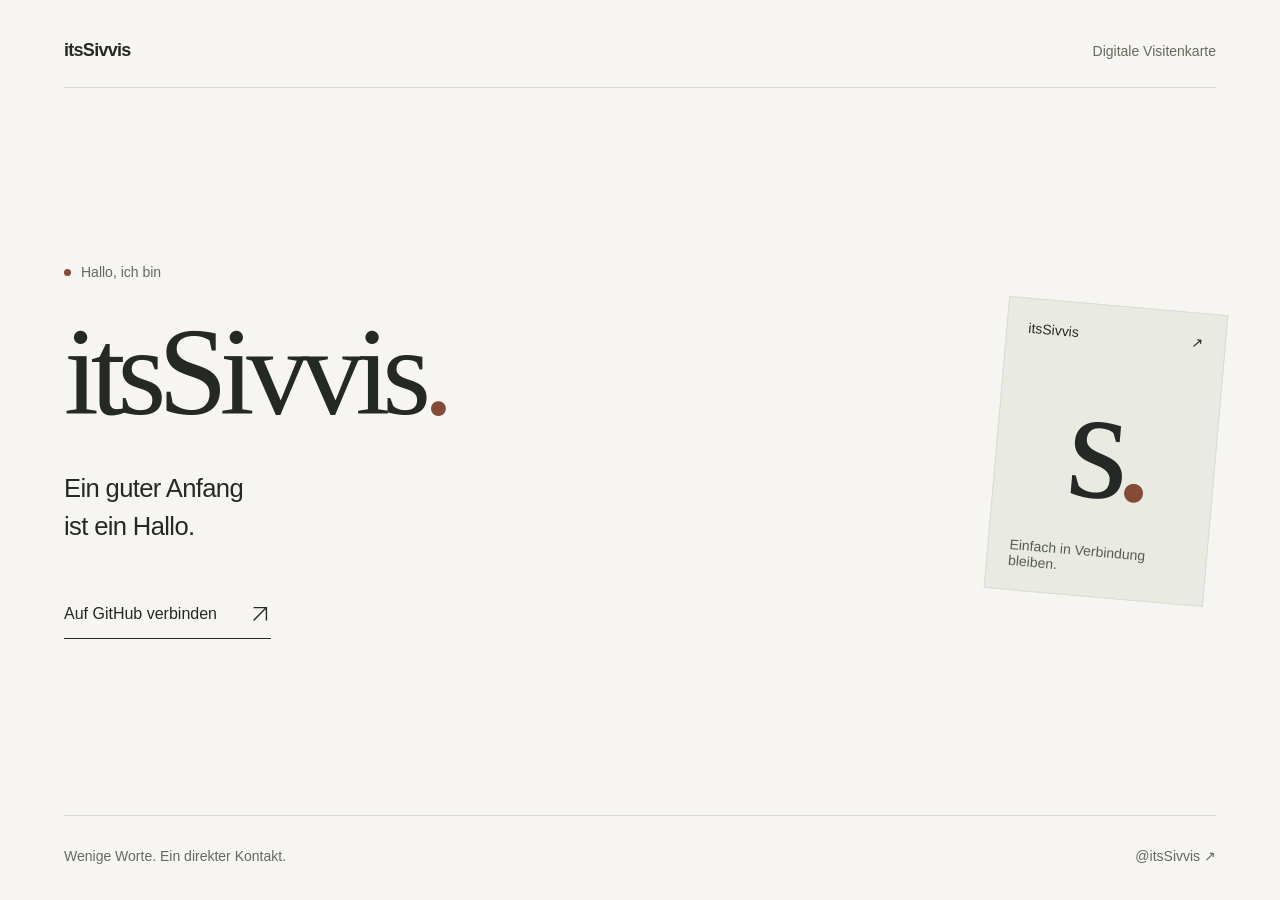
==== index.html @ 593ff9d6 "Add index.html for digital business card" ====
<!doctype html>
<html lang="de">
<head>
  <meta charset="utf-8">
  <meta name="viewport" content="width=device-width, initial-scale=1">
  <meta name="theme-color" content="#f6f5f1">
  <meta name="description" content="Die digitale Visitenkarte von itsSivvis. Ein guter Anfang ist ein Hallo.">
  <meta property="og:title" content="itsSivvis — Visitenkarte">
  <meta property="og:description" content="Ein guter Anfang ist ein Hallo.">
  <meta property="og:type" content="website">
  <meta property="og:url" content="https://itssivvis.github.io/">
  <title>itsSivvis — Visitenkarte</title>
  <link rel="icon" type="image/svg+xml" href="data:image/svg+xml,%3Csvg xmlns='http://www.w3.org/2000/svg' viewBox='0 0 32 32'%3E%3Crect width='32' height='32' rx='7' fill='%23f6f5f1'/%3E%3Ctext x='7' y='25' font-family='Georgia,serif' font-size='29' fill='%23252925'%3Es%3C/text%3E%3Ccircle cx='25' cy='25' r='3' fill='%23844b36'/%3E%3C/svg%3E">
  <style>
    :root { color-scheme: light; --paper: #f6f5f1; --ink: #252925; --muted: #666960; --line: #d5d7ce; --accent: #844b36; }
    * { box-sizing: border-box; }
    html { min-height: 100%; }
    body { margin: 0; background: var(--paper); color: var(--ink); font-family: Arial, Helvetica, sans-serif; -webkit-font-smoothing: antialiased; }
    a { color: inherit; }
    a:focus-visible { outline: 2px solid var(--accent); outline-offset: 7px; }
    .page { min-height: 100svh; max-width: 1600px; margin: auto; padding: 40px 64px 28px; display: flex; flex-direction: column; }
    .masthead { display: flex; align-items: center; justify-content: space-between; gap: 24px; padding-bottom: 26px; border-bottom: 1px solid var(--line); font-size: .875rem; }
    .wordmark { font-weight: 700; letter-spacing: -.04em; font-size: 1.125rem; }
    .caption { color: var(--muted); }
    main { flex: 1; display: grid; grid-template-columns: minmax(0, 1fr) 220px; align-items: center; gap: 48px; padding: 80px 0; }
    .eyebrow { margin: 0 0 26px; font-size: .875rem; color: var(--muted); display: flex; align-items: center; gap: 10px; }
    .eyebrow::before { content: ''; width: 7px; height: 7px; border-radius: 50%; background: var(--accent); }
    h1 { margin: 0 0 30px; font-family: Georgia, 'Times New Roman', serif; font-size: clamp(4rem, 9.8vw, 10rem); font-weight: 400; line-height: 1.06; letter-spacing: -.065em; }
    h1 span { color: var(--accent); }
    .intro { margin: 0; max-width: 410px; font-size: clamp(1.25rem, 2vw, 1.6rem); line-height: 1.5; letter-spacing: -.025em; }
    .connect { margin-top: 44px; display: inline-flex; align-items: center; gap: 32px; min-height: 48px; padding: 13px 0; border-bottom: 1px solid var(--ink); text-decoration: none; font-size: 1rem; transition: color .2s, gap .2s; }
    .connect:hover { color: var(--accent); gap: 42px; }
    .connect svg { width: 22px; height: 22px; }
    .print { margin: 0; aspect-ratio: 3 / 4; display: flex; flex-direction: column; justify-content: space-between; padding: 21px; background: #e9ebe3; transform: rotate(5deg); border: 1px solid #d8dcd0; }
    .print-top { font-size: .875rem; display: flex; justify-content: space-between; }
    .monogram { font-family: Georgia, 'Times New Roman', serif; font-size: 10rem; font-weight: 400; line-height: .9; letter-spacing: -.08em; align-self: center; }
    .monogram span { color: var(--accent); }
    .print-bottom { font-size: .875rem; color: #565d50; }
    footer { display: flex; align-items: center; justify-content: space-between; gap: 24px; border-top: 1px solid var(--line); padding-top: 24px; font-size: .875rem; color: var(--muted); }
    footer a { text-decoration: none; padding: 8px 0; }
    footer a:hover { color: var(--accent); }
    @media (min-width: 1800px) { .page { min-height: min(100svh, 1200px); } }
    @media (max-width: 900px) { .page { padding: 28px 32px 24px; } main { grid-template-columns: minmax(0, 1fr) 160px; gap: 24px; } .print { padding: 16px; } .monogram { font-size: 7rem; } h1 { font-size: clamp(4rem, 10vw, 7rem); } }
    @media (max-width: 600px) { .page { padding: 24px; } .masthead { padding-bottom: 20px; } main { grid-template-columns: minmax(0, 1fr); padding: 64px 0; gap: 56px; } h1 { font-size: clamp(3.6rem, 14vw, 5.5rem); margin-bottom: 24px; } .intro { font-size: 1.25rem; max-width: 280px; } .connect { margin-top: 28px; } .print { width: 150px; justify-self: end; margin-right: 8px; } footer { flex-wrap: wrap; gap: 8px 24px; } }
    @media (prefers-reduced-motion: reduce) { * { transition: none !important; } }
  </style>
</head>
<body>
  <div class="page">
    <header class="masthead"><span class="wordmark">itsSivvis</span><span class="caption">Digitale Visitenkarte</span></header>
    <main>
      <section aria-labelledby="name">
        <p class="eyebrow">Hallo, ich bin</p>
        <h1 id="name">itsSivvis<span>.</span></h1>
        <p class="intro">Ein guter Anfang<br>ist ein Hallo.</p>
        <a class="connect" href="https://github.com/itsSivvis">Auf GitHub verbinden<svg viewBox="0 0 24 24" fill="none" stroke="currentColor" stroke-width="1.5" aria-hidden="true"><path d="M5 19 19 5M5 5h14v14"/></svg></a>
      </section>
      <div class="print" aria-hidden="true"><div class="print-top"><span>itsSivvis</span><span>↗</span></div><div class="monogram">s<span>.</span></div><div class="print-bottom">Einfach in Verbindung bleiben.</div></div>
    </main>
    <footer><span>Wenige Worte. Ein direkter Kontakt.</span><a href="https://github.com/itsSivvis">@itsSivvis ↗</a></footer>
  </div>
</body>
</html>
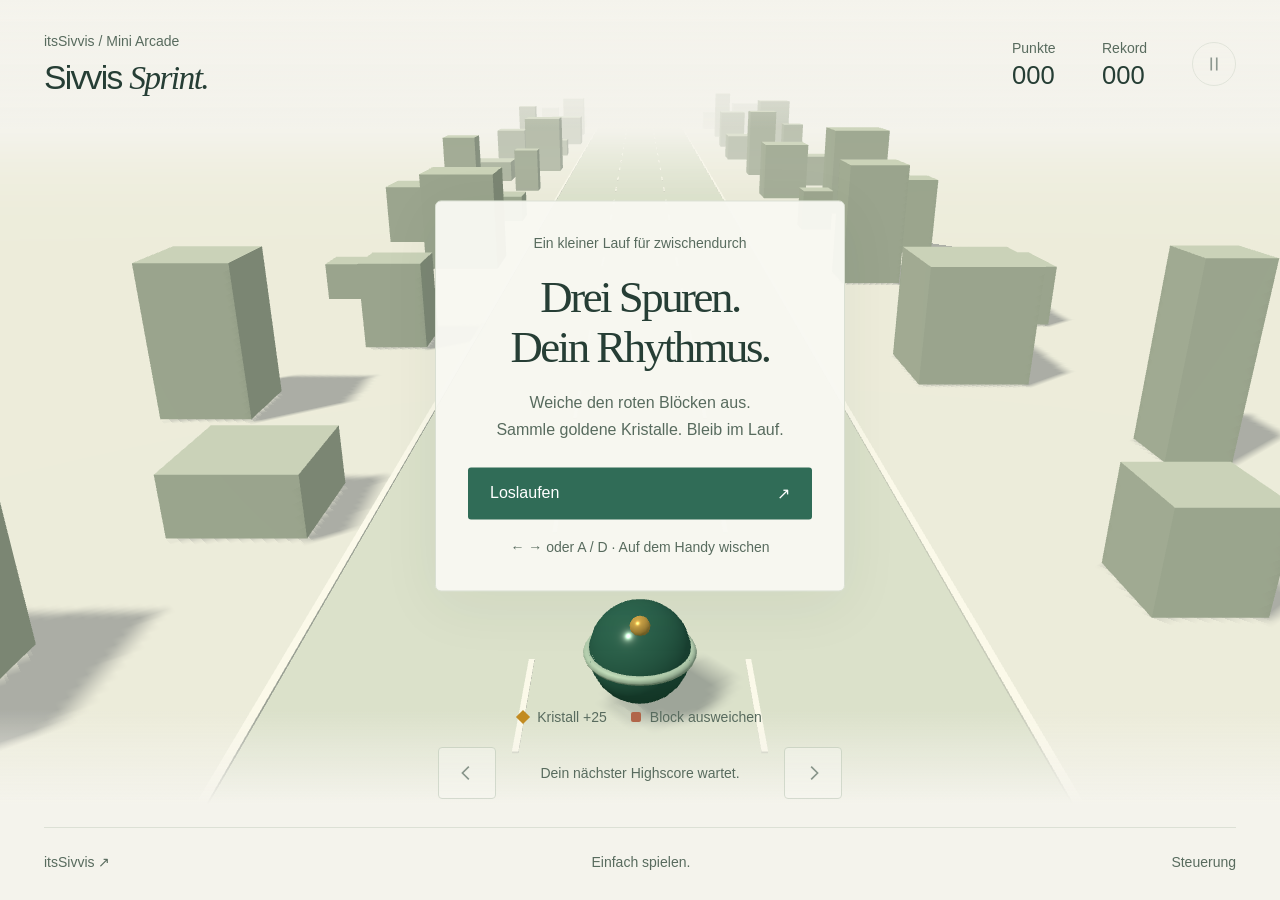
==== commit 2f2f4771: "Add Sivvis Sprint 3D game and preserve business card" ====
--- a/index.html
+++ b/index.html
@@ -2,62 +2,38 @@
 <html lang="de">
 <head>
   <meta charset="utf-8">
-  <meta name="viewport" content="width=device-width, initial-scale=1">
-  <meta name="theme-color" content="#f6f5f1">
-  <meta name="description" content="Die digitale Visitenkarte von itsSivvis. Ein guter Anfang ist ein Hallo.">
-  <meta property="og:title" content="itsSivvis — Visitenkarte">
-  <meta property="og:description" content="Ein guter Anfang ist ein Hallo.">
-  <meta property="og:type" content="website">
-  <meta property="og:url" content="https://itssivvis.github.io/">
-  <title>itsSivvis — Visitenkarte</title>
-  <link rel="icon" type="image/svg+xml" href="data:image/svg+xml,%3Csvg xmlns='http://www.w3.org/2000/svg' viewBox='0 0 32 32'%3E%3Crect width='32' height='32' rx='7' fill='%23f6f5f1'/%3E%3Ctext x='7' y='25' font-family='Georgia,serif' font-size='29' fill='%23252925'%3Es%3C/text%3E%3Ccircle cx='25' cy='25' r='3' fill='%23844b36'/%3E%3C/svg%3E">
-  <style>
-    :root { color-scheme: light; --paper: #f6f5f1; --ink: #252925; --muted: #666960; --line: #d5d7ce; --accent: #844b36; }
-    * { box-sizing: border-box; }
-    html { min-height: 100%; }
-    body { margin: 0; background: var(--paper); color: var(--ink); font-family: Arial, Helvetica, sans-serif; -webkit-font-smoothing: antialiased; }
-    a { color: inherit; }
-    a:focus-visible { outline: 2px solid var(--accent); outline-offset: 7px; }
-    .page { min-height: 100svh; max-width: 1600px; margin: auto; padding: 40px 64px 28px; display: flex; flex-direction: column; }
-    .masthead { display: flex; align-items: center; justify-content: space-between; gap: 24px; padding-bottom: 26px; border-bottom: 1px solid var(--line); font-size: .875rem; }
-    .wordmark { font-weight: 700; letter-spacing: -.04em; font-size: 1.125rem; }
-    .caption { color: var(--muted); }
-    main { flex: 1; display: grid; grid-template-columns: minmax(0, 1fr) 220px; align-items: center; gap: 48px; padding: 80px 0; }
-    .eyebrow { margin: 0 0 26px; font-size: .875rem; color: var(--muted); display: flex; align-items: center; gap: 10px; }
-    .eyebrow::before { content: ''; width: 7px; height: 7px; border-radius: 50%; background: var(--accent); }
-    h1 { margin: 0 0 30px; font-family: Georgia, 'Times New Roman', serif; font-size: clamp(4rem, 9.8vw, 10rem); font-weight: 400; line-height: 1.06; letter-spacing: -.065em; }
-    h1 span { color: var(--accent); }
-    .intro { margin: 0; max-width: 410px; font-size: clamp(1.25rem, 2vw, 1.6rem); line-height: 1.5; letter-spacing: -.025em; }
-    .connect { margin-top: 44px; display: inline-flex; align-items: center; gap: 32px; min-height: 48px; padding: 13px 0; border-bottom: 1px solid var(--ink); text-decoration: none; font-size: 1rem; transition: color .2s, gap .2s; }
-    .connect:hover { color: var(--accent); gap: 42px; }
-    .connect svg { width: 22px; height: 22px; }
-    .print { margin: 0; aspect-ratio: 3 / 4; display: flex; flex-direction: column; justify-content: space-between; padding: 21px; background: #e9ebe3; transform: rotate(5deg); border: 1px solid #d8dcd0; }
-    .print-top { font-size: .875rem; display: flex; justify-content: space-between; }
-    .monogram { font-family: Georgia, 'Times New Roman', serif; font-size: 10rem; font-weight: 400; line-height: .9; letter-spacing: -.08em; align-self: center; }
-    .monogram span { color: var(--accent); }
-    .print-bottom { font-size: .875rem; color: #565d50; }
-    footer { display: flex; align-items: center; justify-content: space-between; gap: 24px; border-top: 1px solid var(--line); padding-top: 24px; font-size: .875rem; color: var(--muted); }
-    footer a { text-decoration: none; padding: 8px 0; }
-    footer a:hover { color: var(--accent); }
-    @media (min-width: 1800px) { .page { min-height: min(100svh, 1200px); } }
-    @media (max-width: 900px) { .page { padding: 28px 32px 24px; } main { grid-template-columns: minmax(0, 1fr) 160px; gap: 24px; } .print { padding: 16px; } .monogram { font-size: 7rem; } h1 { font-size: clamp(4rem, 10vw, 7rem); } }
-    @media (max-width: 600px) { .page { padding: 24px; } .masthead { padding-bottom: 20px; } main { grid-template-columns: minmax(0, 1fr); padding: 64px 0; gap: 56px; } h1 { font-size: clamp(3.6rem, 14vw, 5.5rem); margin-bottom: 24px; } .intro { font-size: 1.25rem; max-width: 280px; } .connect { margin-top: 28px; } .print { width: 150px; justify-self: end; margin-right: 8px; } footer { flex-wrap: wrap; gap: 8px 24px; } }
-    @media (prefers-reduced-motion: reduce) { * { transition: none !important; } }
-  </style>
+  <meta name="viewport" content="width=device-width, initial-scale=1, viewport-fit=cover">
+  <meta name="theme-color" content="#f4f3ec">
+  <meta name="description" content="Sivvis Sprint: ein kleines 3D-Spiel. Weiche Hindernissen aus, sammle Kristalle und knacke deinen Rekord.">
+  <meta property="og:title" content="Sivvis Sprint">
+  <meta property="og:description" content="Drei Spuren. Ein Lauf. Wie weit kommst du?">
+  <title>Sivvis Sprint · 3D-Minispiel</title>
+  <link rel="icon" type="image/svg+xml" href="data:image/svg+xml,%3Csvg xmlns='http://www.w3.org/2000/svg' viewBox='0 0 32 32'%3E%3Crect width='32' height='32' rx='8' fill='%23f4f3ec'/%3E%3Cpath d='M16 4 27 16 16 28 5 16Z' fill='%23306c57'/%3E%3Ccircle cx='16' cy='16' r='4' fill='%23e9ba55'/%3E%3C/svg%3E">
+  <link rel="stylesheet" href="./style.css">
 </head>
 <body>
-  <div class="page">
-    <header class="masthead"><span class="wordmark">itsSivvis</span><span class="caption">Digitale Visitenkarte</span></header>
-    <main>
-      <section aria-labelledby="name">
-        <p class="eyebrow">Hallo, ich bin</p>
-        <h1 id="name">itsSivvis<span>.</span></h1>
-        <p class="intro">Ein guter Anfang<br>ist ein Hallo.</p>
-        <a class="connect" href="https://github.com/itsSivvis">Auf GitHub verbinden<svg viewBox="0 0 24 24" fill="none" stroke="currentColor" stroke-width="1.5" aria-hidden="true"><path d="M5 19 19 5M5 5h14v14"/></svg></a>
-      </section>
-      <div class="print" aria-hidden="true"><div class="print-top"><span>itsSivvis</span><span>↗</span></div><div class="monogram">s<span>.</span></div><div class="print-bottom">Einfach in Verbindung bleiben.</div></div>
-    </main>
-    <footer><span>Wenige Worte. Ein direkter Kontakt.</span><a href="https://github.com/itsSivvis">@itsSivvis ↗</a></footer>
-  </div>
+  <main class="game" aria-label="Sivvis Sprint">
+    <div id="scene" role="img" aria-label="3D-Parcours mit drei Spuren, goldenen Kristallen und roten Hindernissen"></div>
+    <header class="topbar">
+      <div class="brand"><span class="byline">itsSivvis / Mini Arcade</span><h1>Sivvis <em>Sprint.</em></h1></div>
+      <div class="stats" aria-label="Spielstand"><div><span>Punkte</span><strong id="score">000</strong></div><div class="record"><span>Rekord</span><strong id="best">000</strong></div><button id="pause" class="icon-button" aria-label="Spiel pausieren" title="Pause (P)" disabled><svg viewBox="0 0 24 24" aria-hidden="true"><path d="M9 5v14M15 5v14"/></svg></button></div>
+    </header>
+    <section id="panel" class="panel" aria-labelledby="panel-title">
+      <span class="panel-kicker" id="panel-kicker">Ein kleiner Lauf für zwischendurch</span>
+      <h2 id="panel-title">Drei Spuren.<br>Dein Rhythmus.</h2>
+      <p id="panel-description">Weiche den roten Blöcken aus.<br>Sammle goldene Kristalle. Bleib im Lauf.</p>
+      <button id="start" class="primary" disabled>Spiel lädt … <span aria-hidden="true">↗</span></button>
+      <span class="panel-tip" id="panel-tip">← → oder A / D · Auf dem Handy wischen</span>
+    </section>
+    <div class="bottom-area">
+      <div class="legend"><span><i class="gem"></i>Kristall +25</span><span><i class="block"></i>Block ausweichen</span></div>
+      <div class="controls" aria-label="Steuerung"><button id="left" class="steer" aria-label="Eine Spur nach links" disabled><svg viewBox="0 0 24 24" aria-hidden="true"><path d="m14 5-7 7 7 7"/></svg></button><span id="control-hint">Dein nächster Highscore wartet.</span><button id="right" class="steer" aria-label="Eine Spur nach rechts" disabled><svg viewBox="0 0 24 24" aria-hidden="true"><path d="m10 5 7 7-7 7"/></svg></button></div>
+      <footer><a href="./visitenkarte/">itsSivvis ↗</a><span>Einfach spielen.</span><button id="help" class="text-button" aria-expanded="false" aria-controls="help-text">Steuerung</button></footer>
+      <div id="help-text" class="help" hidden>Pfeiltasten oder A / D: Spur wechseln. Wischen oder Pfeil-Schaltflächen: auf dem Handy steuern. P oder Escape: Pause. Leertaste: starten oder fortsetzen. Dein Rekord bleibt nur in diesem Browser gespeichert.</div>
+    </div>
+    <p id="announcement" class="sr-only" role="status" aria-live="polite"></p>
+    <noscript><div class="no-script">Zum Spielen bitte JavaScript aktivieren.</div></noscript>
+  </main>
+  <script type="module" src="./game.js"></script>
 </body>
 </html>
--- a/style.css
+++ b/style.css
@@ -0,0 +1,50 @@
+:root { color-scheme: light; --paper:#f4f3ec; --ink:#263e35; --muted:#586b5e; --green:#306c57; --line:#cdd4c7; }
+* { box-sizing:border-box; }
+html,body { margin:0; min-height:100%; }
+body { background:var(--paper); color:var(--ink); font-family:Arial,Helvetica,sans-serif; -webkit-font-smoothing:antialiased; }
+button,a { -webkit-tap-highlight-color:transparent; }
+button { font:inherit; cursor:pointer; color:inherit; }
+button:disabled { opacity:.5; cursor:default; }
+button:focus-visible,a:focus-visible { outline:3px solid var(--green); outline-offset:5px; }
+button svg { width:22px; height:22px; fill:none; stroke:currentColor; stroke-width:1.8; }
+.game { min-height:max(680px,calc(80rem - 700px)); height:100svh; position:relative; overflow:hidden; }
+#scene { position:absolute; inset:0; touch-action:pan-y; }
+#scene canvas { display:block; width:100%; height:100%; }
+.topbar { position:absolute; top:0; left:0; right:0; padding:32px 44px; display:flex; flex-wrap:wrap; justify-content:space-between; gap:24px; pointer-events:none; background:linear-gradient(var(--paper), transparent); }
+.byline { font-size:.875rem; color:var(--muted); }
+h1 { font-size:2.1rem; line-height:1.1; letter-spacing:-.05em; margin:10px 0 0; font-weight:400; }
+h1 em { font-family:Georgia,'Times New Roman',serif; font-weight:400; }
+.stats { display:flex; gap:28px; align-items:center; }
+.stats div { display:flex; flex-direction:column; gap:7px; min-width:62px; }
+.stats span { font-size:.875rem; color:var(--muted); }
+.stats strong { font-size:1.6rem; line-height:1; font-weight:400; font-variant-numeric:tabular-nums; }
+.icon-button { pointer-events:auto; width:44px; height:44px; border:1px solid var(--line); background:#f4f3eccc; border-radius:50%; display:grid; place-items:center; }
+.icon-button:hover:not(:disabled) { background:white; }
+.panel { position:absolute; top:44%; left:50%; transform:translate(-50%,-50%); width:min(410px,calc(100% - 40px)); padding:32px; background:#f8f8f2f5; border:1px solid #d9dfd2; border-radius:6px; text-align:center; box-shadow:0 14px 60px #263e3510; }
+.panel[hidden] { display:none; }
+.panel-kicker { color:var(--muted); font-size:.875rem; line-height:1.5; }
+h2 { font-family:Georgia,'Times New Roman',serif; font-size:2.8rem; line-height:1.12; font-weight:400; letter-spacing:-.055em; margin:18px 0; overflow-wrap:anywhere; }
+.panel p { color:var(--muted); font-size:1rem; line-height:1.65; margin:0 0 24px; }
+.primary { display:flex; align-items:center; justify-content:space-between; width:100%; min-height:52px; padding:16px 22px; color:#fff; background:var(--green); border:0; border-radius:3px; font-size:1rem; }
+.primary:hover:not(:disabled) { background:#255642; }
+.panel-tip { display:block; font-size:.875rem; line-height:1.5; margin-top:18px; color:var(--muted); }
+.bottom-area { position:absolute; bottom:0; left:0; right:0; padding:0 44px max(22px,env(safe-area-inset-bottom)); background:linear-gradient(transparent,var(--paper) 50%); pointer-events:none; }
+.legend { display:flex; justify-content:center; gap:24px; font-size:.875rem; color:var(--muted); margin-bottom:22px; }
+.legend span { display:flex; align-items:center; gap:9px; }
+.legend i { width:10px; height:10px; display:inline-block; }
+.gem { background:#c28b21; transform:rotate(45deg); }
+.block { background:#b16549; border-radius:2px; }
+.controls { display:flex; align-items:center; justify-content:center; gap:24px; margin-bottom:28px; }
+.controls span { font-size:.875rem; text-align:center; color:var(--muted); min-width:240px; }
+.steer { pointer-events:auto; width:58px; height:52px; background:#f8f8f2e8; border:1px solid #b6c3b3; border-radius:4px; display:grid; place-items:center; touch-action:manipulation; }
+.steer:active:not(:disabled) { background:#dbe8d8; }
+footer { display:flex; justify-content:space-between; align-items:center; gap:24px; padding-top:18px; border-top:1px solid #cdd4c799; font-size:.875rem; color:var(--muted); }
+footer a,footer button { pointer-events:auto; }
+footer a { text-decoration:none; color:inherit; }
+.text-button { border:0; background:none; padding:8px 0; font-size:.875rem; }
+.help { pointer-events:auto; max-width:620px; padding:16px 0 0; margin-left:auto; color:var(--muted); font-size:.875rem; line-height:1.5; }
+.sr-only { position:absolute; width:1px; height:1px; padding:0; margin:-1px; overflow:hidden; clip:rect(0,0,0,0); white-space:nowrap; border:0; }
+.no-script { position:absolute; inset:25%; padding:32px; background:white; }
+@media (max-width:700px) { .topbar { padding:24px; gap:12px; } .byline { font-size:.875rem; } h1 { font-size:1.8rem; } .stats { gap:14px; align-items:flex-start; } .stats div { min-width:42px; } .stats strong { font-size:1.4rem; } .stats .record { display:none; } .icon-button { width:40px; height:40px; } .bottom-area { padding-left:24px; padding-right:24px; } .controls { gap:18px; margin-bottom:22px; } .controls span { min-width:0; max-width:145px; line-height:1.5; } .legend { gap:20px; } .panel { top:43%; padding:26px; } h2 { font-size:2.4rem; } footer { gap:12px; } footer>span { display:none; } }
+@media (max-height:600px) and (min-width:700px) { .game { min-height:480px; } .topbar { padding:16px 32px; } .panel { top:48%; padding:18px 28px; width:370px; } .panel-kicker,.panel-tip { display:none; } h2 { font-size:2rem; margin:0 0 12px; } .panel p { margin-bottom:12px; } .legend { display:none; } .bottom-area { padding-bottom:12px; } .controls { margin-bottom:8px; } footer { padding-top:6px; } }
+@media (prefers-reduced-motion:reduce) { * { scroll-behavior:auto; } }
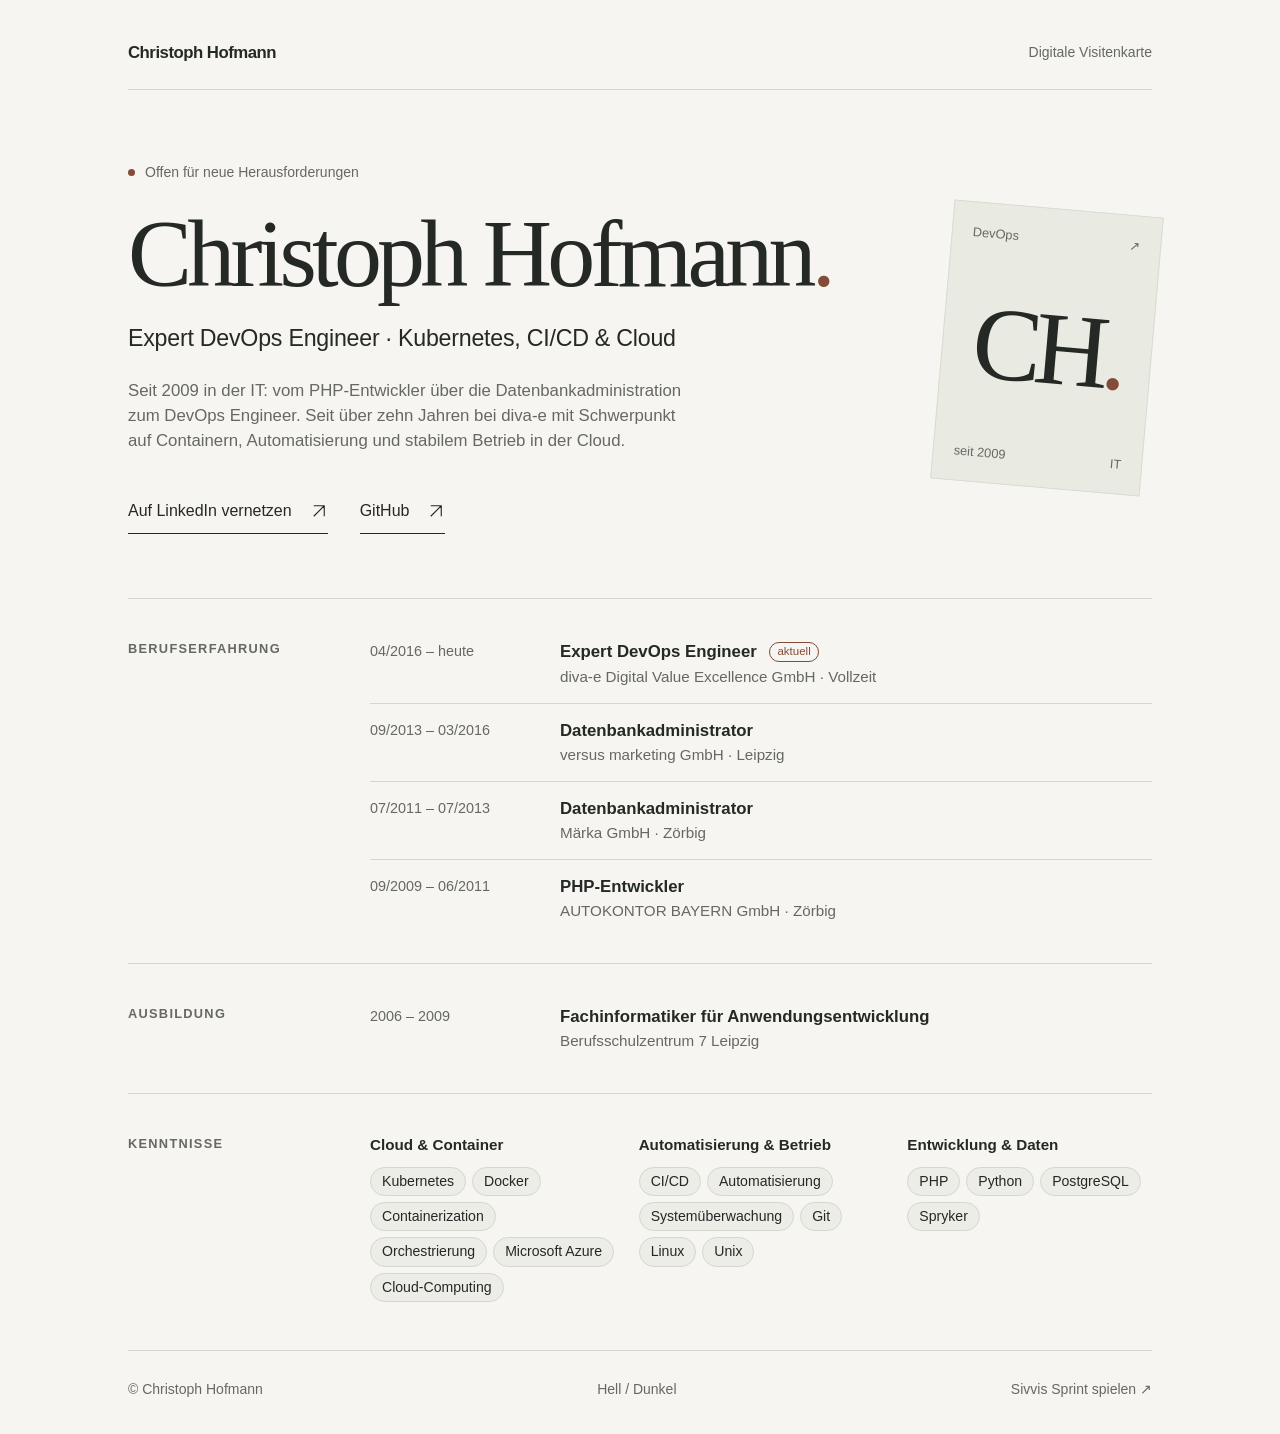
==== commit 9b73b313: "Serve business card at root and move game to /Game Old /visitenkarte/ links and lowercase /game/ red" ====
--- a/index.html
+++ b/index.html
@@ -2,38 +2,151 @@
 <html lang="de">
 <head>
   <meta charset="utf-8">
-  <meta name="viewport" content="width=device-width, initial-scale=1, viewport-fit=cover">
-  <meta name="theme-color" content="#f4f3ec">
-  <meta name="description" content="Sivvis Sprint: ein kleines 3D-Spiel. Weiche Hindernissen aus, sammle Kristalle und knacke deinen Rekord.">
-  <meta property="og:title" content="Sivvis Sprint">
-  <meta property="og:description" content="Drei Spuren. Ein Lauf. Wie weit kommst du?">
-  <title>Sivvis Sprint · 3D-Minispiel</title>
-  <link rel="icon" type="image/svg+xml" href="data:image/svg+xml,%3Csvg xmlns='http://www.w3.org/2000/svg' viewBox='0 0 32 32'%3E%3Crect width='32' height='32' rx='8' fill='%23f4f3ec'/%3E%3Cpath d='M16 4 27 16 16 28 5 16Z' fill='%23306c57'/%3E%3Ccircle cx='16' cy='16' r='4' fill='%23e9ba55'/%3E%3C/svg%3E">
-  <link rel="stylesheet" href="./style.css">
+  <meta name="viewport" content="width=device-width, initial-scale=1">
+  <meta name="theme-color" content="#f6f5f1">
+  <meta name="description" content="Christoph Hofmann – Expert DevOps Engineer. Kubernetes, CI/CD, Azure, Automatisierung. Seit 2009 in der IT.">
+  <meta property="og:title" content="Christoph Hofmann – Expert DevOps Engineer">
+  <meta property="og:description" content="Kubernetes, CI/CD, Azure und Automatisierung. Seit 2009 in der IT.">
+  <meta property="og:type" content="profile">
+  <meta property="og:url" content="https://itssivvis.github.io/">
+  <title>Christoph Hofmann – DevOps Engineer</title>
+  <link rel="icon" type="image/svg+xml" href="data:image/svg+xml,%3Csvg xmlns='http://www.w3.org/2000/svg' viewBox='0 0 32 32'%3E%3Crect width='32' height='32' rx='7' fill='%23f6f5f1'/%3E%3Ctext x='3' y='23' font-family='Georgia,serif' font-size='19' fill='%23252925'%3ECH%3C/text%3E%3Ccircle cx='27' cy='22' r='2.5' fill='%23844b36'/%3E%3C/svg%3E">
+  <style>
+    :root { color-scheme: light dark; --paper: #f6f5f1; --ink: #252925; --muted: #666960; --line: #d5d7ce; --accent: #844b36; --card: #e9ebe3; --card-line: #d8dcd0; --chip: #ecede6; }
+    @media (prefers-color-scheme: dark) {
+      :root:not([data-theme="light"]) { --paper: #171816; --ink: #ebebe5; --muted: #a0a398; --line: #34362f; --accent: #d08a6c; --card: #23251f; --card-line: #383b33; --chip: #22241f; }
+    }
+    :root[data-theme="dark"] { --paper: #171816; --ink: #ebebe5; --muted: #a0a398; --line: #34362f; --accent: #d08a6c; --card: #23251f; --card-line: #383b33; --chip: #22241f; }
+    * { box-sizing: border-box; }
+    body { margin: 0; background: var(--paper); color: var(--ink); font-family: Arial, Helvetica, sans-serif; line-height: 1.5; -webkit-font-smoothing: antialiased; }
+    a { color: inherit; }
+    a:focus-visible { outline: 2px solid var(--accent); outline-offset: 5px; }
+    .page { max-width: 1120px; margin: auto; padding: 40px 48px 28px; }
+    .masthead { display: flex; align-items: center; justify-content: space-between; gap: 24px; padding-bottom: 24px; border-bottom: 1px solid var(--line); font-size: .875rem; }
+    .wordmark { font-weight: 700; letter-spacing: -.03em; font-size: 1.05rem; }
+    .caption { color: var(--muted); }
+
+    .hero { display: grid; grid-template-columns: minmax(0, 1fr) 210px; align-items: center; gap: 48px; padding: 72px 0 64px; }
+    .eyebrow { margin: 0 0 22px; font-size: .875rem; color: var(--muted); display: flex; align-items: center; gap: 10px; }
+    .eyebrow::before { content: ''; width: 7px; height: 7px; border-radius: 50%; background: var(--accent); }
+    h1 { margin: 0 0 18px; font-family: Georgia, 'Times New Roman', serif; font-size: clamp(3rem, 7.5vw, 6.5rem); font-weight: 400; line-height: 1.02; letter-spacing: -.05em; }
+    h1 span { color: var(--accent); }
+    .role { margin: 0 0 22px; font-size: clamp(1.15rem, 2vw, 1.45rem); letter-spacing: -.01em; }
+    .intro { margin: 0; max-width: 560px; color: var(--muted); font-size: 1.05rem; }
+    .actions { margin-top: 36px; display: flex; flex-wrap: wrap; gap: 12px 32px; }
+    .connect { display: inline-flex; align-items: center; gap: 18px; min-height: 44px; padding: 10px 0; border-bottom: 1px solid var(--ink); text-decoration: none; transition: color .2s, gap .2s; }
+    .connect:hover { color: var(--accent); gap: 26px; }
+    .connect svg { width: 18px; height: 18px; }
+
+    .print { margin: 0; aspect-ratio: 3 / 4; display: flex; flex-direction: column; justify-content: space-between; padding: 20px; background: var(--card); border: 1px solid var(--card-line); transform: rotate(5deg); }
+    .print-top, .print-bottom { font-size: .8rem; display: flex; justify-content: space-between; color: var(--muted); }
+    .monogram { font-family: Georgia, 'Times New Roman', serif; font-size: 6.5rem; line-height: .9; letter-spacing: -.07em; align-self: center; }
+    .monogram span { color: var(--accent); }
+
+    section.block { display: grid; grid-template-columns: 210px minmax(0, 1fr); gap: 32px; padding: 40px 0; border-top: 1px solid var(--line); }
+    h2 { margin: 0; font-size: .8rem; font-weight: 700; text-transform: uppercase; letter-spacing: .1em; color: var(--muted); }
+    ol.timeline { list-style: none; margin: 0; padding: 0; }
+    .timeline li { display: grid; grid-template-columns: 170px minmax(0, 1fr); gap: 20px; padding: 14px 0; border-bottom: 1px solid var(--line); }
+    .timeline li:first-child { padding-top: 0; }
+    .timeline li:last-child { border-bottom: 0; padding-bottom: 0; }
+    .when { color: var(--muted); font-size: .9rem; font-variant-numeric: tabular-nums; padding-top: 2px; }
+    .what strong { display: block; font-size: 1.05rem; font-weight: 700; }
+    .what span { color: var(--muted); font-size: .95rem; }
+    .current { display: inline-block; margin-left: 8px; font-size: .72rem; font-weight: 400; font-style: normal; color: var(--accent); border: 1px solid currentColor; border-radius: 99px; padding: 0 7px; vertical-align: 2px; }
+
+    .skills { display: grid; grid-template-columns: repeat(3, minmax(0, 1fr)); gap: 24px; }
+    .skills h3 { margin: 0 0 10px; font-size: .95rem; font-weight: 700; }
+    .chips { display: flex; flex-wrap: wrap; gap: 6px; margin: 0; padding: 0; list-style: none; }
+    .chips li { background: var(--chip); border: 1px solid var(--line); border-radius: 99px; padding: 3px 11px; font-size: .88rem; }
+
+    footer { display: flex; align-items: center; justify-content: space-between; flex-wrap: wrap; gap: 8px 24px; border-top: 1px solid var(--line); padding-top: 22px; margin-top: 8px; font-size: .875rem; color: var(--muted); }
+    footer a { text-decoration: none; padding: 6px 0; }
+    footer a:hover { color: var(--accent); }
+    .theme { background: none; border: 0; color: inherit; font: inherit; cursor: pointer; padding: 6px 0; }
+    .theme:hover { color: var(--accent); }
+
+    @media (max-width: 860px) {
+      .page { padding: 28px 24px 24px; }
+      .hero { grid-template-columns: minmax(0, 1fr) 140px; gap: 24px; padding: 56px 0 48px; }
+      .monogram { font-size: 4.2rem; }
+      .print { padding: 14px; }
+      section.block { grid-template-columns: 1fr; gap: 18px; }
+      .skills { grid-template-columns: 1fr 1fr; }
+    }
+    @media (max-width: 560px) {
+      .page { padding: 24px 16px; }
+      .hero { grid-template-columns: 1fr; padding: 48px 0 40px; }
+      .print { display: none; }
+      .timeline li { grid-template-columns: 1fr; gap: 2px; }
+      .skills { grid-template-columns: 1fr; }
+    }
+    @media (prefers-reduced-motion: reduce) { * { transition: none !important; } }
+    @media print {
+      :root { --paper: #fff; --ink: #000; --muted: #444; --line: #ccc; --chip: #fff; }
+      .print, .theme, .actions svg { display: none; }
+      .hero { grid-template-columns: 1fr; padding: 24px 0; }
+      section.block { break-inside: avoid; padding: 20px 0; }
+    }
+  </style>
 </head>
 <body>
-  <main class="game" aria-label="Sivvis Sprint">
-    <div id="scene" role="img" aria-label="3D-Parcours mit drei Spuren, goldenen Kristallen und roten Hindernissen"></div>
-    <header class="topbar">
-      <div class="brand"><span class="byline">itsSivvis / Mini Arcade</span><h1>Sivvis <em>Sprint.</em></h1></div>
-      <div class="stats" aria-label="Spielstand"><div><span>Punkte</span><strong id="score">000</strong></div><div class="record"><span>Rekord</span><strong id="best">000</strong></div><button id="pause" class="icon-button" aria-label="Spiel pausieren" title="Pause (P)" disabled><svg viewBox="0 0 24 24" aria-hidden="true"><path d="M9 5v14M15 5v14"/></svg></button></div>
-    </header>
-    <section id="panel" class="panel" aria-labelledby="panel-title">
-      <span class="panel-kicker" id="panel-kicker">Ein kleiner Lauf für zwischendurch</span>
-      <h2 id="panel-title">Drei Spuren.<br>Dein Rhythmus.</h2>
-      <p id="panel-description">Weiche den roten Blöcken aus.<br>Sammle goldene Kristalle. Bleib im Lauf.</p>
-      <button id="start" class="primary" disabled>Spiel lädt … <span aria-hidden="true">↗</span></button>
-      <span class="panel-tip" id="panel-tip">← → oder A / D · Auf dem Handy wischen</span>
-    </section>
-    <div class="bottom-area">
-      <div class="legend"><span><i class="gem"></i>Kristall +25</span><span><i class="block"></i>Block ausweichen</span></div>
-      <div class="controls" aria-label="Steuerung"><button id="left" class="steer" aria-label="Eine Spur nach links" disabled><svg viewBox="0 0 24 24" aria-hidden="true"><path d="m14 5-7 7 7 7"/></svg></button><span id="control-hint">Dein nächster Highscore wartet.</span><button id="right" class="steer" aria-label="Eine Spur nach rechts" disabled><svg viewBox="0 0 24 24" aria-hidden="true"><path d="m10 5 7 7-7 7"/></svg></button></div>
-      <footer><a href="./visitenkarte/">itsSivvis ↗</a><span>Einfach spielen.</span><button id="help" class="text-button" aria-expanded="false" aria-controls="help-text">Steuerung</button></footer>
-      <div id="help-text" class="help" hidden>Pfeiltasten oder A / D: Spur wechseln. Wischen oder Pfeil-Schaltflächen: auf dem Handy steuern. P oder Escape: Pause. Leertaste: starten oder fortsetzen. Dein Rekord bleibt nur in diesem Browser gespeichert.</div>
-    </div>
-    <p id="announcement" class="sr-only" role="status" aria-live="polite"></p>
-    <noscript><div class="no-script">Zum Spielen bitte JavaScript aktivieren.</div></noscript>
-  </main>
-  <script type="module" src="./game.js"></script>
+  <div class="page">
+    <header class="masthead"><span class="wordmark">Christoph Hofmann</span><span class="caption">Digitale Visitenkarte</span></header>
+
+    <main>
+      <section class="hero" aria-labelledby="name">
+        <div>
+          <p class="eyebrow">Offen für neue Herausforderungen</p>
+          <h1 id="name">Christoph Hofmann<span>.</span></h1>
+          <p class="role">Expert DevOps Engineer · Kubernetes, CI/CD &amp; Cloud</p>
+          <p class="intro">Seit 2009 in der IT: vom PHP-Entwickler über die Datenbankadministration zum DevOps Engineer. Seit über zehn Jahren bei diva-e mit Schwerpunkt auf Containern, Automatisierung und stabilem Betrieb in der Cloud.</p>
+          <div class="actions">
+            <a class="connect" href="https://www.linkedin.com/in/christoph-hofmann-973496209">Auf LinkedIn vernetzen<svg viewBox="0 0 24 24" fill="none" stroke="currentColor" stroke-width="1.5" aria-hidden="true"><path d="M5 19 19 5M5 5h14v14"/></svg></a>
+            <a class="connect" href="https://github.com/itsSivvis">GitHub<svg viewBox="0 0 24 24" fill="none" stroke="currentColor" stroke-width="1.5" aria-hidden="true"><path d="M5 19 19 5M5 5h14v14"/></svg></a>
+          </div>
+        </div>
+        <div class="print" aria-hidden="true"><div class="print-top"><span>DevOps</span><span>↗</span></div><div class="monogram">CH<span>.</span></div><div class="print-bottom"><span>seit 2009</span><span>IT</span></div></div>
+      </section>
+
+      <section class="block" aria-labelledby="exp">
+        <h2 id="exp">Berufserfahrung</h2>
+        <ol class="timeline">
+          <li><span class="when">04/2016 – heute</span><div class="what"><strong>Expert DevOps Engineer <em class="current">aktuell</em></strong><span>diva-e Digital Value Excellence GmbH · Vollzeit</span></div></li>
+          <li><span class="when">09/2013 – 03/2016</span><div class="what"><strong>Datenbankadministrator</strong><span>versus marketing GmbH · Leipzig</span></div></li>
+          <li><span class="when">07/2011 – 07/2013</span><div class="what"><strong>Datenbankadministrator</strong><span>Märka GmbH · Zörbig</span></div></li>
+          <li><span class="when">09/2009 – 06/2011</span><div class="what"><strong>PHP-Entwickler</strong><span>AUTOKONTOR BAYERN GmbH · Zörbig</span></div></li>
+        </ol>
+      </section>
+
+      <section class="block" aria-labelledby="edu">
+        <h2 id="edu">Ausbildung</h2>
+        <ol class="timeline">
+          <li><span class="when">2006 – 2009</span><div class="what"><strong>Fachinformatiker für Anwendungsentwicklung</strong><span>Berufsschulzentrum 7 Leipzig</span></div></li>
+        </ol>
+      </section>
+
+      <section class="block" aria-labelledby="skills">
+        <h2 id="skills">Kenntnisse</h2>
+        <div class="skills">
+          <div><h3>Cloud &amp; Container</h3><ul class="chips"><li>Kubernetes</li><li>Docker</li><li>Containerization</li><li>Orchestrierung</li><li>Microsoft Azure</li><li>Cloud-Computing</li></ul></div>
+          <div><h3>Automatisierung &amp; Betrieb</h3><ul class="chips"><li>CI/CD</li><li>Automatisierung</li><li>Systemüberwachung</li><li>Git</li><li>Linux</li><li>Unix</li></ul></div>
+          <div><h3>Entwicklung &amp; Daten</h3><ul class="chips"><li>PHP</li><li>Python</li><li>PostgreSQL</li><li>Spryker</li></ul></div>
+        </div>
+      </section>
+    </main>
+
+    <footer><span>© Christoph Hofmann</span><button class="theme" id="theme" type="button">Hell / Dunkel</button><a href="./Game/">Sivvis Sprint spielen ↗</a></footer>
+  </div>
+  <script>
+    (function () {
+      var root = document.documentElement;
+      try { var t = localStorage.getItem('theme'); if (t) root.dataset.theme = t; } catch (e) {}
+      document.getElementById('theme').addEventListener('click', function () {
+        var dark = root.dataset.theme ? root.dataset.theme === 'dark' : matchMedia('(prefers-color-scheme: dark)').matches;
+        root.dataset.theme = dark ? 'light' : 'dark';
+        try { localStorage.setItem('theme', root.dataset.theme); } catch (e) {}
+      });
+    })();
+  </script>
 </body>
 </html>
